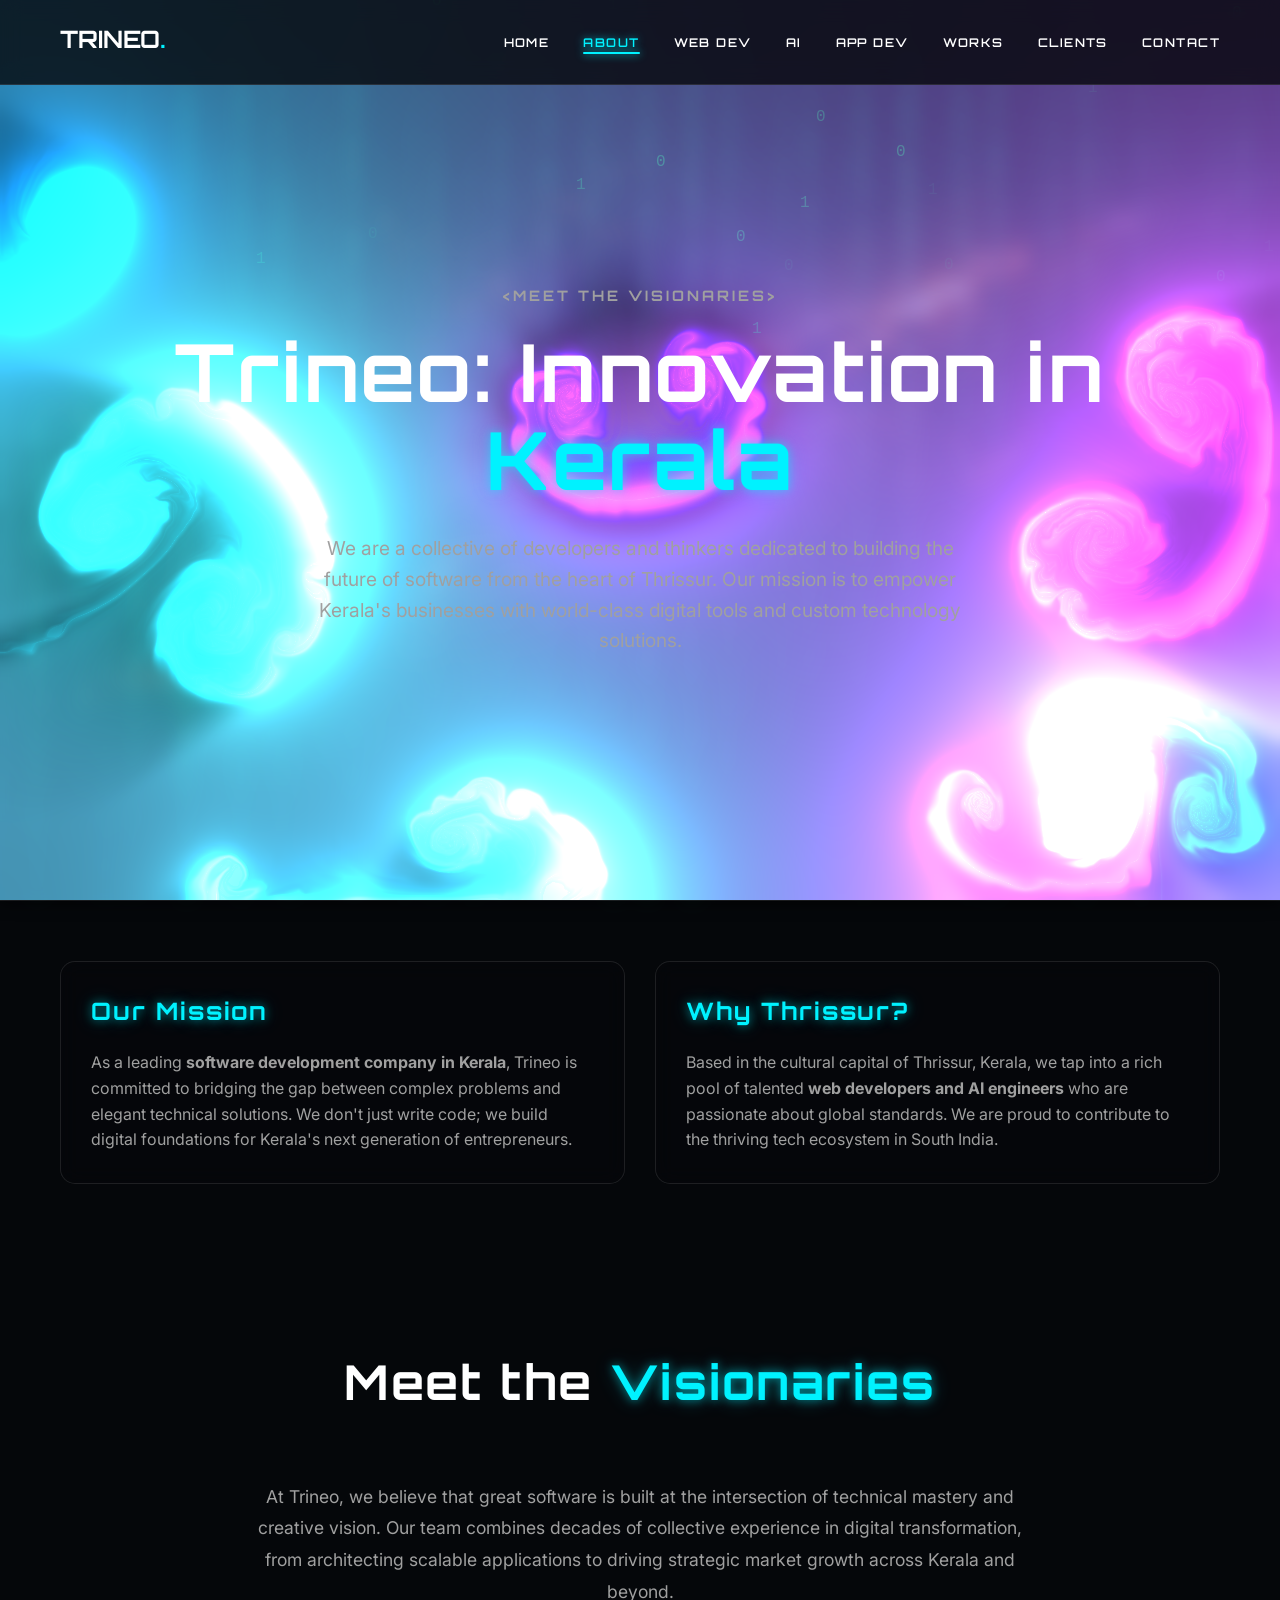
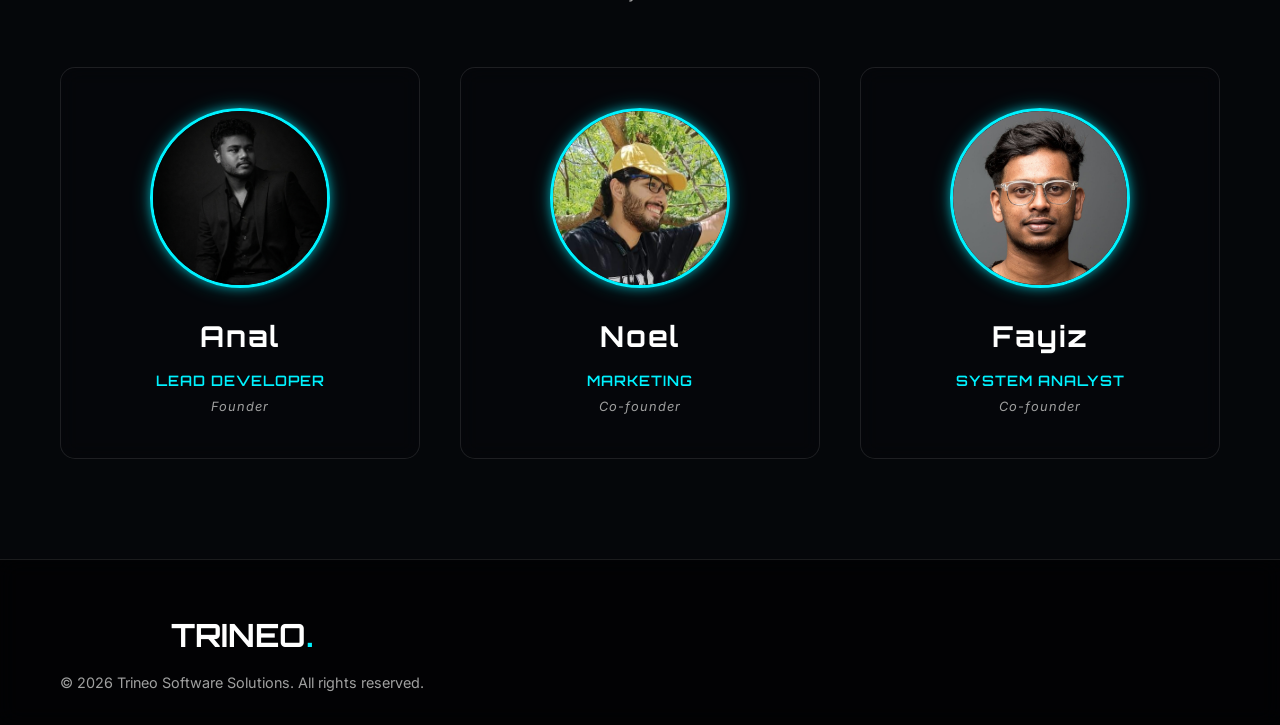
==== about/index.html @ 7f588232 "feat: implement new website pages including contact, clients, about, and service-specific sections w" ====
<!DOCTYPE html>
<html lang="en">
<head>
    <meta charset="UTF-8">
    <meta name="viewport" content="width=device-width, initial-scale=1.0">
    <link rel="icon" type="image/png" href="../img/Official%20logo.png">
    <title>About Trineo | Leading Software & Tech Team Kerala India</title>
    <meta name="description" content="Meet the team at Trineo. We are Kerala's rising tech startup helping businesses across India scale with custom software, AI, and SaaS solutions.">
    <meta name="keywords" content="Trineo Software Team, Tech founders Kerala, Software engineers Thrissur">
    <link rel="canonical" href="https://trineo.in/about">
    
    <link rel="stylesheet" href="../style.min.css">
    <link href="https://fonts.googleapis.com/css2?family=Inter:wght@400;600&family=Orbitron:wght@400;700&family=Space+Grotesk:wght@300;500&display=swap" rel="stylesheet">

    <!-- Breadcrumb Schema -->
    <script type="application/ld+json">
    {
      "@context": "https://schema.org",
      "@type": "BreadcrumbList",
      "itemListElement": [{
        "@type": "ListItem",
        "position": 1,
        "name": "Home",
        "item": "https://trineo.in/"
      },{
        "@type": "ListItem",
        "position": 2,
        "name": "About",
        "item": "https://trineo.in/about"
      }]
    }
    </script>
</head>
<body>
    <canvas id="matrix-canvas"></canvas>
    <canvas id="bg-canvas"></canvas>
    <div id="bg-image"></div>
    <header>
        <nav class="container">
            <a href="../index.html" class="logo" style="text-decoration:none">trineo<span>.</span></a>
            <div class="nav-links">
                <a href="../index.html">Home</a>
                <a href="../about/index.html" class="active">About</a>
                <a href="../services/web-development/index.html">Web Dev</a>
                <a href="../services/ai-automation/index.html">AI</a>
                <a href="../services/app-development/index.html">App Dev</a>
                <a href="../projects/index.html">Works</a>
                <a href="../clients/index.html">Clients</a>
                <a href="../contact/index.html">Contact</a>
            </div>
            <div class="menu-toggle">
                <span></span>
                <span></span>
                <span></span>
            </div>
        </nav>
        <div class="mobile-menu">
            <a href="../index.html">Home</a>
            <a href="../about/index.html">About</a>
            <a href="../services/web-development/index.html">Web Dev</a>
            <a href="../services/ai-automation/index.html">AI</a>
            <a href="../services/app-development/index.html">App Dev</a>
            <a href="../projects/index.html">Works</a>
            <a href="../clients/index.html">Clients</a>
            <a href="../contact/index.html">Contact</a>
        </div>
    </header>

    <main>
        <section class="hero" style="min-height: 60vh;">
            <div class="container hero-content">
                <h2 class="tagline">&lt;Meet The Visionaries&gt;</h2>
                <h1 class="main-title">Trineo: Innovation in <span class="neon-text">Kerala</span></h1>
                <p class="hero-desc">We are a collective of developers and thinkers dedicated to building the future of software from the heart of Thrissur. Our mission is to empower Kerala's businesses with world-class digital tools and custom technology solutions.</p>
            </div>
        </section>

        <section class="about-seo" style="padding: 60px 0; border-top: 1px solid var(--glass-border);">
            <div class="container">
                <div class="services-grid">
                    <div class="service-card glass-card" style="text-align: left; padding: 30px;">
                        <h2 class="neon-text" style="font-size: 1.5rem; margin-bottom: 20px;">Our Mission</h2>
                        <p style="color: var(--text-muted);">As a leading <strong>software development company in Kerala</strong>, Trineo is committed to bridging the gap between complex problems and elegant technical solutions. We don't just write code; we build digital foundations for Kerala's next generation of entrepreneurs.</p>
                    </div>
                    <div class="service-card glass-card" style="text-align: left; padding: 30px;">
                        <h2 class="neon-text" style="font-size: 1.5rem; margin-bottom: 20px;">Why Thrissur?</h2>
                        <p style="color: var(--text-muted);">Based in the cultural capital of Thrissur, Kerala, we tap into a rich pool of talented <strong>web developers and AI engineers</strong> who are passionate about global standards. We are proud to contribute to the thriving tech ecosystem in South India.</p>
                    </div>
                </div>
            </div>
        </section>

        <section class="team" style="padding: 100px 0;">
            <div class="container">
                <h2 class="section-title">Meet the <span class="neon-text">Visionaries</span></h2>
                <p style="text-align: center; max-width: 800px; margin: 0 auto 60px; color: var(--text-muted); font-size: 1.1rem; line-height: 1.8;">
                    At Trineo, we believe that great software is built at the intersection of technical mastery and creative vision. Our team combines decades of collective experience in digital transformation, from architecting scalable applications to driving strategic market growth across Kerala and beyond.
                </p>
                <div class="team-grid">
                    <div class="team-card glass-card">
                        <div class="team-image">
                            <img src="../img/Anal.png" alt="Anal - Founder & Lead Developer Trineo" loading="lazy" width="180" height="180">
                        </div>
                        <h3>Anal</h3>
                        <p class="team-role">Lead Developer</p>
                        <p class="team-subtitle">Founder</p>
                    </div>
                    <div class="team-card glass-card">
                        <div class="team-image">
                            <img src="../img/Co-Founder.png" alt="Noel - Co-founder & Marketing Trineo" loading="lazy" width="180" height="180">
                        </div>
                        <h3>Noel</h3>
                        <p class="team-role">Marketing</p>
                        <p class="team-subtitle">Co-founder</p>
                    </div>
                    <div class="team-card glass-card">
                        <div class="team-image">
                            <img src="../img/MD and Co-Founder.png" alt="Fayiz - Co-founder & System Analyst Trineo" loading="lazy" width="180" height="180">
                        </div>
                        <h3>Fayiz</h3>
                        <p class="team-role">System Analyst</p>
                        <p class="team-subtitle">Co-founder</p>
                    </div>
                </div>
            </div>
        </section>
    </main>

    <footer class="footer">
        <div class="container footer-content">
            <div class="footer-info">
                <div class="logo">trineo<span>.</span></div>
                <p>&copy; 2026 Trineo Software Solutions. All rights reserved.</p>
            </div>
        </div>
    </footer>
    <script src="../script.min.js" defer></script>
</body>
</html>
---- style.min.css ----
:root{--bg-color:#05070a;--primary-color:#00f2ff;--secondary-color:#0a1128;--accent-color:#bc13fe;--text-color:#ffffff;--text-muted:#a0a0a0;--glass-bg:rgba(255, 255, 255, 0.05);--glass-bg-dark:rgba(5, 7, 10, 0.8);--glass-border:rgba(255, 255, 255, 0.1);--font-heading:'Orbitron','Playfair Display',serif;--font-body:'Inter','Space Grotesk',sans-serif;--neon-glow:0 0 10px rgba(0, 242, 255, 0.5),0 0 20px rgba(0, 242, 255, 0.3)}*{margin:0;padding:0;box-sizing:border-box;-webkit-tap-highlight-color:transparent}html{scroll-behavior:smooth;-webkit-text-size-adjust:100%;text-size-adjust:100%}body{background-color:var(--bg-color);color:var(--text-color);font-family:var(--font-body);line-height:1.6;overflow-x:hidden;overscroll-behavior-y:none;padding-bottom:env(safe-area-inset-bottom)}h1,h2,h3{font-family:var(--font-heading);letter-spacing:2px}.container{max-width:1200px;margin:0 auto;padding:0 20px}#bg-image{position:fixed;top:0;left:0;width:100vw;height:100vh;background:url('bg.png') no-repeat center center/cover;opacity:1;filter:brightness(.7) contrast(1.1) blur(9px);z-index:-3}#matrix-canvas{position:fixed;top:0;left:0;width:100vw;height:100vh;z-index:-2;opacity:.6}#bg-canvas{position:fixed;top:0;left:0;width:100vw;height:100vh;z-index:-1;background-color:transparent}[role=button],a,button{min-height:44px;min-width:44px;touch-action:manipulation}input,select,textarea{font-size:16px;touch-action:manipulation}.glass-card{background:var(--glass-bg-dark);backdrop-filter:blur(10px);border:1px solid var(--glass-border);border-radius:15px;transition:transform .3s ease,border-color .3s ease}.glass-card:hover{transform:translateY(-10px);border-color:var(--primary-color)}.neon-text{color:var(--primary-color);text-shadow:var(--neon-glow)}.btn{display:inline-block;padding:12px 30px;border-radius:30px;text-decoration:none;font-weight:600;transition:all .3s ease;cursor:pointer;border:none}.btn-primary{background-color:var(--primary-color);color:var(--bg-color)}.btn-primary:hover{box-shadow:var(--neon-glow);transform:scale(1.05)}header{padding:20px 0;position:fixed;width:100%;top:0;z-index:100;background:rgba(5,7,10,.8);backdrop-filter:blur(10px);border-bottom:1px solid var(--glass-border)}nav{display:flex;justify-content:space-between;align-items:center}.logo{font-family:var(--font-heading);font-size:1.5rem;font-weight:700;text-transform:uppercase;color:#fff}.logo span{color:var(--primary-color)}.nav-links a{color:var(--text-color);text-decoration:none;margin-left:30px;font-family:var(--font-heading);font-size:.75rem;font-weight:600;letter-spacing:.12em;text-transform:uppercase;position:relative;padding-bottom:4px;transition:color .3s,text-shadow .3s}.nav-links a::after{content:'';position:absolute;bottom:0;left:0;width:0%;height:2px;background:var(--primary-color);box-shadow:0 0 8px var(--primary-color);border-radius:2px;transition:width .3s ease}.nav-links a.active::after,.nav-links a:hover::after{width:100%}.nav-links a.active,.nav-links a:hover{color:var(--primary-color);text-shadow:0 0 8px rgba(0,242,255,.7)}.menu-toggle{display:none;flex-direction:column;gap:6px;cursor:pointer;z-index:1001}.menu-toggle span{width:30px;height:3px;background-color:var(--text-color);border-radius:3px;transition:all .3s ease}.menu-toggle.active span:first-child{transform:rotate(45deg) translate(8px,6px)}.menu-toggle.active span:nth-child(2){opacity:0}.menu-toggle.active span:nth-child(3){transform:rotate(-45deg) translate(7px,-5px)}.mobile-menu{position:fixed;top:0;right:-100%;width:70%;height:100vh;background:var(--glass-bg-dark);backdrop-filter:blur(15px);display:flex;flex-direction:column;justify-content:center;align-items:center;gap:40px;transition:.5s ease;z-index:1000;box-shadow:-5px 0 15px rgba(0,0,0,.5);border-left:1px solid var(--glass-border)}.mobile-menu a{color:var(--text-color);text-decoration:none;font-size:1.5rem;font-weight:600;text-transform:uppercase;font-family:var(--font-heading);letter-spacing:2px;transition:.3s}.mobile-menu a:hover{color:var(--primary-color)}.mobile-menu.active{right:0}.hero{height:100vh;display:flex;align-items:center;text-align:center;padding-top:80px}.tagline{font-size:.9rem;color:var(--text-muted);margin-bottom:20px;text-transform:uppercase;letter-spacing:3px}.main-title{font-size:5rem;line-height:1.1;margin-bottom:30px;font-weight:700}.hero-desc{max-width:650px;margin:0 auto 40px;font-size:1.2rem;color:var(--text-muted)}.hero-btns{display:flex;gap:20px;justify-content:center}.btn-outline{background:0 0;border:1px solid var(--primary-color);color:var(--primary-color)}.btn-outline:hover{background:rgba(0,242,255,.1);box-shadow:var(--neon-glow)}.services{padding:100px 0}.section-title{text-align:center;font-size:3rem;margin-bottom:60px}.services-grid{display:grid;grid-template-columns:repeat(auto-fit,minmax(300px,1fr));gap:30px}.service-card{padding:50px 30px;text-align:center}.service-icon{font-size:3.5rem;margin-bottom:25px;display:block}.service-card h3{margin-bottom:15px;font-size:1.5rem;color:var(--primary-color)}.service-card p{color:var(--text-muted)}.projects{padding:100px 0}.projects-grid{display:grid;grid-template-columns:repeat(auto-fit,minmax(300px,1fr));gap:30px}.project-card{display:flex;flex-direction:column;overflow:hidden}.project-image{height:180px;background:rgba(0,242,255,.05);display:flex;align-items:center;justify-content:center;border-bottom:1px solid var(--glass-border);overflow:hidden}.project-image img{width:100%;height:100%;object-fit:cover;transition:transform .4s ease}.project-card:hover .project-image img{transform:scale(1.1)}.project-content{padding:30px;text-align:left}.project-content h3{font-size:1.5rem;color:var(--primary-color);margin-bottom:10px}.project-content p{color:var(--text-muted);font-size:.95rem;margin-bottom:20px}.tech-stack{display:flex;gap:10px;flex-wrap:wrap}.tech-stack span{font-size:.8rem;color:var(--primary-color);background:rgba(0,242,255,.1);padding:5px 10px;border-radius:20px;border:1px solid rgba(0,242,255,.2)}.reviews{padding:100px 0}.reviews-grid{display:grid;grid-template-columns:repeat(auto-fit,minmax(300px,1fr));gap:30px}.review-card{padding:40px 30px;text-align:left;position:relative;overflow:hidden}.quote-icon{position:absolute;top:10px;right:20px;font-size:6rem;font-family:var(--font-heading);color:rgba(0,242,255,.1);line-height:1;user-select:none}.review-text{font-style:italic;color:var(--text-color);margin-bottom:30px;font-size:1.05rem;position:relative;z-index:1}.client-info{display:flex;align-items:center;gap:15px;border-top:1px solid var(--glass-border);padding-top:20px}.client-avatar{width:45px;height:45px;background:rgba(0,242,255,.15);color:var(--primary-color);border:1px solid var(--primary-color);border-radius:50%;display:flex;align-items:center;justify-content:center;font-weight:700;font-size:1.2rem}.client-details h4{font-size:1.1rem;margin-bottom:2px}.client-details p{font-size:.85rem;color:var(--text-muted)}.logo-marquee{padding:60px 0;overflow:hidden;background:rgba(0,0,0,.2);border-top:1px solid var(--glass-border);border-bottom:1px solid var(--glass-border);margin-bottom:100px}.marquee-title{text-align:center;font-family:var(--font-heading);color:var(--text-muted);margin-bottom:40px;font-size:1.1rem;letter-spacing:3px;text-transform:uppercase}.marquee-container{width:100%;overflow:hidden;display:flex}.marquee-track{display:flex;width:fit-content;animation:scrollMarquee 35s linear infinite forwards}.marquee-logo{height:90px;width:auto;margin:0 60px;opacity:.4;transition:all .3s;filter:grayscale(100%);cursor:default}.marquee-logo:hover{opacity:1;filter:grayscale(0%) drop-shadow(0 0 15px rgba(0, 242, 255, .4));transform:scale(1.05)}@keyframes scrollMarquee{0%{transform:translateX(0)}100%{transform:translateX(-50%)}}.team{padding:100px 0}.team-grid{display:grid;grid-template-columns:repeat(auto-fit,minmax(300px,1fr));gap:40px;justify-items:center}.team-card{padding:40px;text-align:center;width:100%}.team-image{width:180px;height:180px;margin:0 auto 25px;border-radius:50%;overflow:hidden;border:3px solid var(--primary-color);box-shadow:var(--neon-glow)}.team-image img{width:100%;height:100%;object-fit:cover}.team-card h3{font-size:1.8rem;margin-bottom:10px}.team-role{color:var(--primary-color);font-weight:600;font-family:var(--font-heading);text-transform:uppercase;font-size:.9rem;letter-spacing:1px;margin-bottom:5px}.team-subtitle{color:var(--text-muted);font-size:.8rem;font-family:var(--font-body);font-style:italic;letter-spacing:1px}.contact{padding:120px 0}.contact-card{padding:60px 40px;max-width:1000px;margin:0 auto}.contact-content-wrapper{display:grid;grid-template-columns:1fr 1fr;gap:50px;align-items:center;text-align:left}.contact-text h2{font-size:3.5rem;margin-bottom:20px}.contact-text p{font-size:1.1rem;color:var(--text-muted)}.contact-info{margin-top:40px;display:flex;flex-direction:column;gap:20px}.contact-item{color:var(--text-color);text-decoration:none;font-size:1.1rem;font-weight:500;transition:all .3s;padding:12px 20px;border-radius:10px;background:rgba(255,255,255,.03);border:1px solid var(--glass-border);display:inline-flex;align-items:center;width:fit-content}.contact-item:hover{color:var(--primary-color);background:rgba(0,242,255,.05);border-color:var(--primary-color);transform:translateY(-5px);box-shadow:0 5px 15px rgba(0,242,255,.1)}.contact-form{background:rgba(0,0,0,.2);padding:35px;border-radius:15px;border:1px solid var(--glass-border)}.form-group{margin-bottom:20px}.form-group input,.form-group textarea{width:100%;padding:15px;background:rgba(10,17,40,.6);border:1px solid var(--glass-border);border-radius:8px;color:var(--text-color);font-family:var(--font-body);font-size:1rem;transition:all .3s}.form-group input:focus,.form-group textarea:focus{outline:0;border-color:var(--primary-color);box-shadow:0 0 10px rgba(0,242,255,.2)}.form-group textarea{resize:vertical}.contact-form .btn{width:100%;font-size:1.1rem}footer{padding:60px 0;text-align:center;border-top:1px solid var(--glass-border);color:var(--text-muted);font-size:.9rem}@keyframes fadeInUp{from{opacity:0;transform:translateY(40px)}to{opacity:1;transform:translateY(0)}}.hero-content{animation:fadeInUp 1.2s ease-out forwards}html{scroll-behavior:smooth}@media (max-width:992px){.main-title{font-size:4rem}}@media (max-width:768px){.main-title{font-size:3rem}.nav-links{display:none}.menu-toggle{display:flex}.contact-content-wrapper{grid-template-columns:1fr;text-align:center;gap:30px}.contact-info{align-items:center}.contact-text h2{font-size:2.5rem}.contact-form{padding:25px}.hero{height:auto;padding:150px 0 100px}}footer.footer{background:rgba(0,0,0,.6);border-top:1px solid var(--glass-border);padding:50px 0 30px;backdrop-filter:blur(10px)}.footer-content{display:flex;justify-content:space-between;align-items:center;gap:30px;flex-wrap:wrap}.footer-info .logo{font-size:2rem;margin-bottom:10px}.footer-info p{color:var(--text-secondary);font-size:.9rem;max-width:400px;line-height:1.7}.footer-links{text-align:right}.footer-links p{color:var(--text-secondary);font-size:.85rem;margin-bottom:5px}@media (max-width:768px){.footer-content{flex-direction:column;text-align:center}.footer-links{text-align:center}}
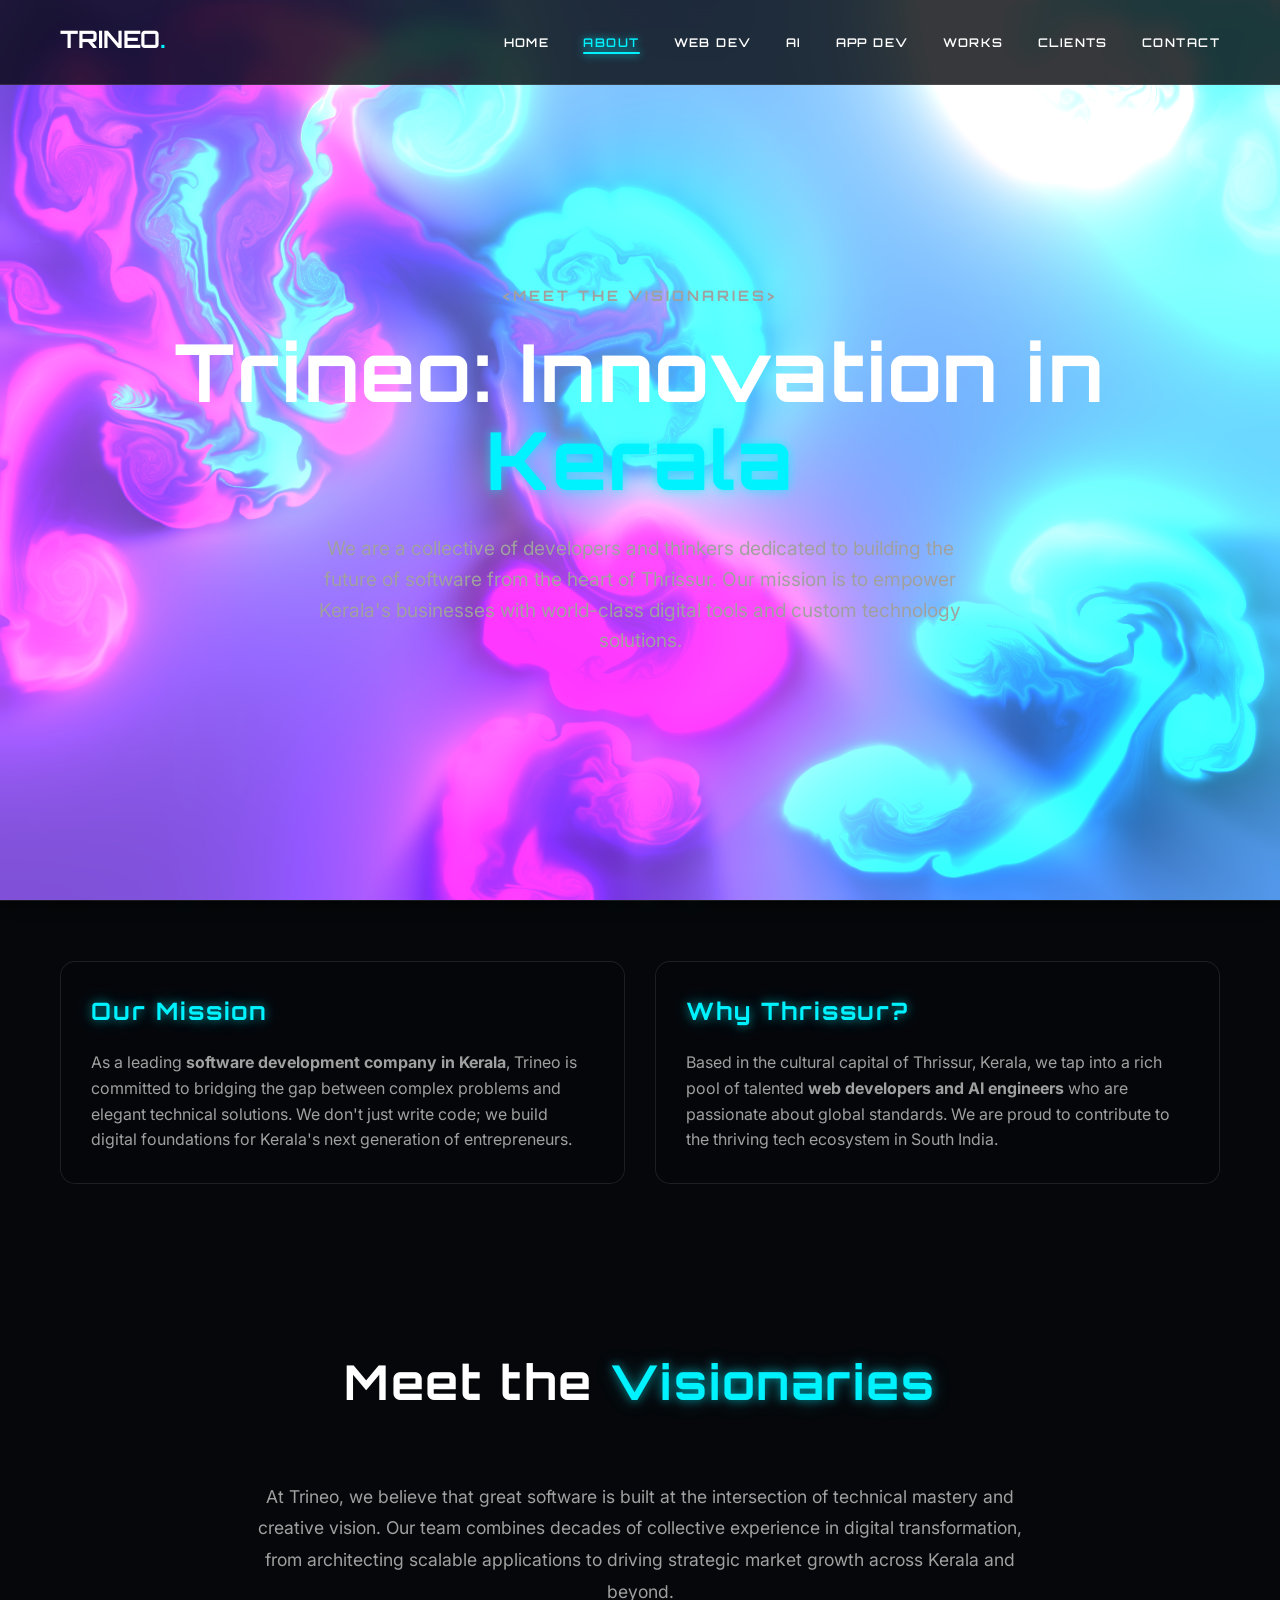
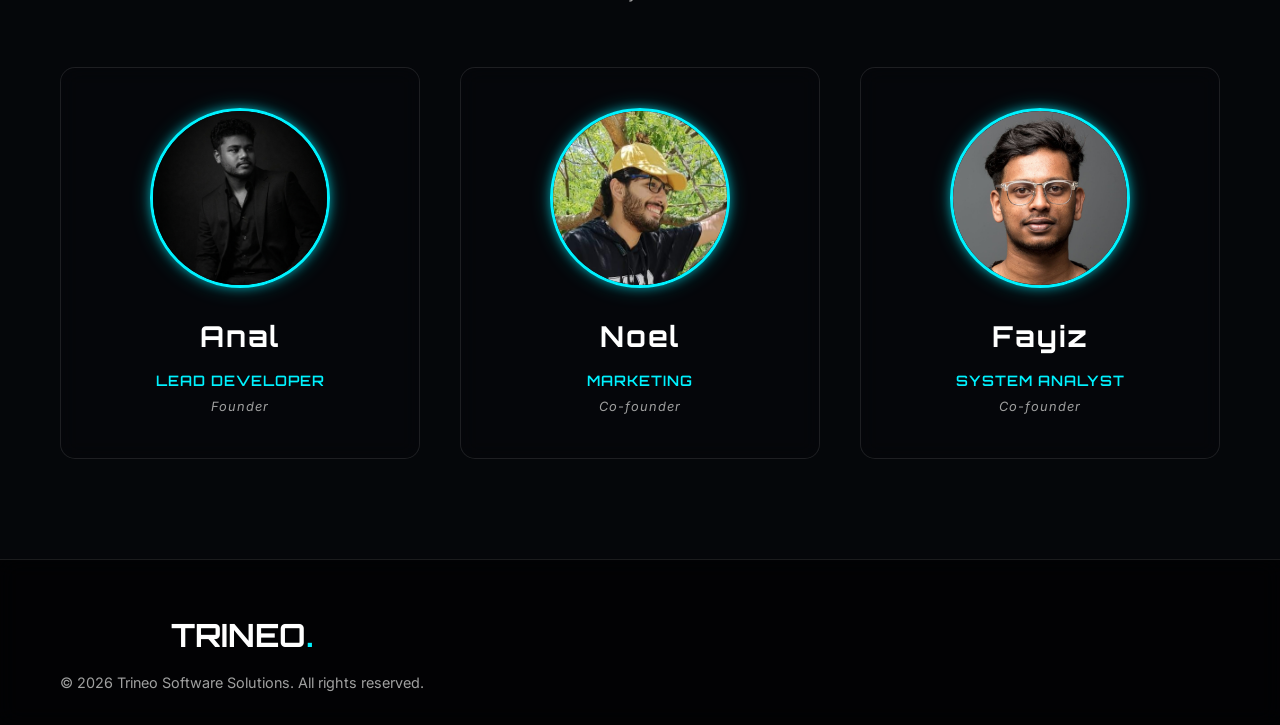
==== commit 0eb60ee3: "feat: prioritize branding logo in SEO and meta tags to fix search snippet display" ====
--- a/about/index.html
+++ b/about/index.html
@@ -8,6 +8,14 @@
     <meta name="description" content="Meet the team at Trineo. We are Kerala's rising tech startup helping businesses across India scale with custom software, AI, and SaaS solutions.">
     <meta name="keywords" content="Trineo Software Team, Tech founders Kerala, Software engineers Thrissur">
     <link rel="canonical" href="https://trineo.in/about">
+    
+    <!-- Open Graph Tags -->
+    <meta property="og:locale" content="en_IN">
+    <meta property="og:title" content="Trineo | Web Development Company in Kerala">
+    <meta property="og:description" content="Top software & web development company in Kerala. Meet the team.">
+    <meta property="og:url" content="https://trineo.in/about">
+    <meta property="og:image" content="https://trineo.in/img/Official%20logo.png">
+    <meta property="og:type" content="website">
     
     <link rel="stylesheet" href="../style.min.css">
     <link href="https://fonts.googleapis.com/css2?family=Inter:wght@400;600&family=Orbitron:wght@400;700&family=Space+Grotesk:wght@300;500&display=swap" rel="stylesheet">
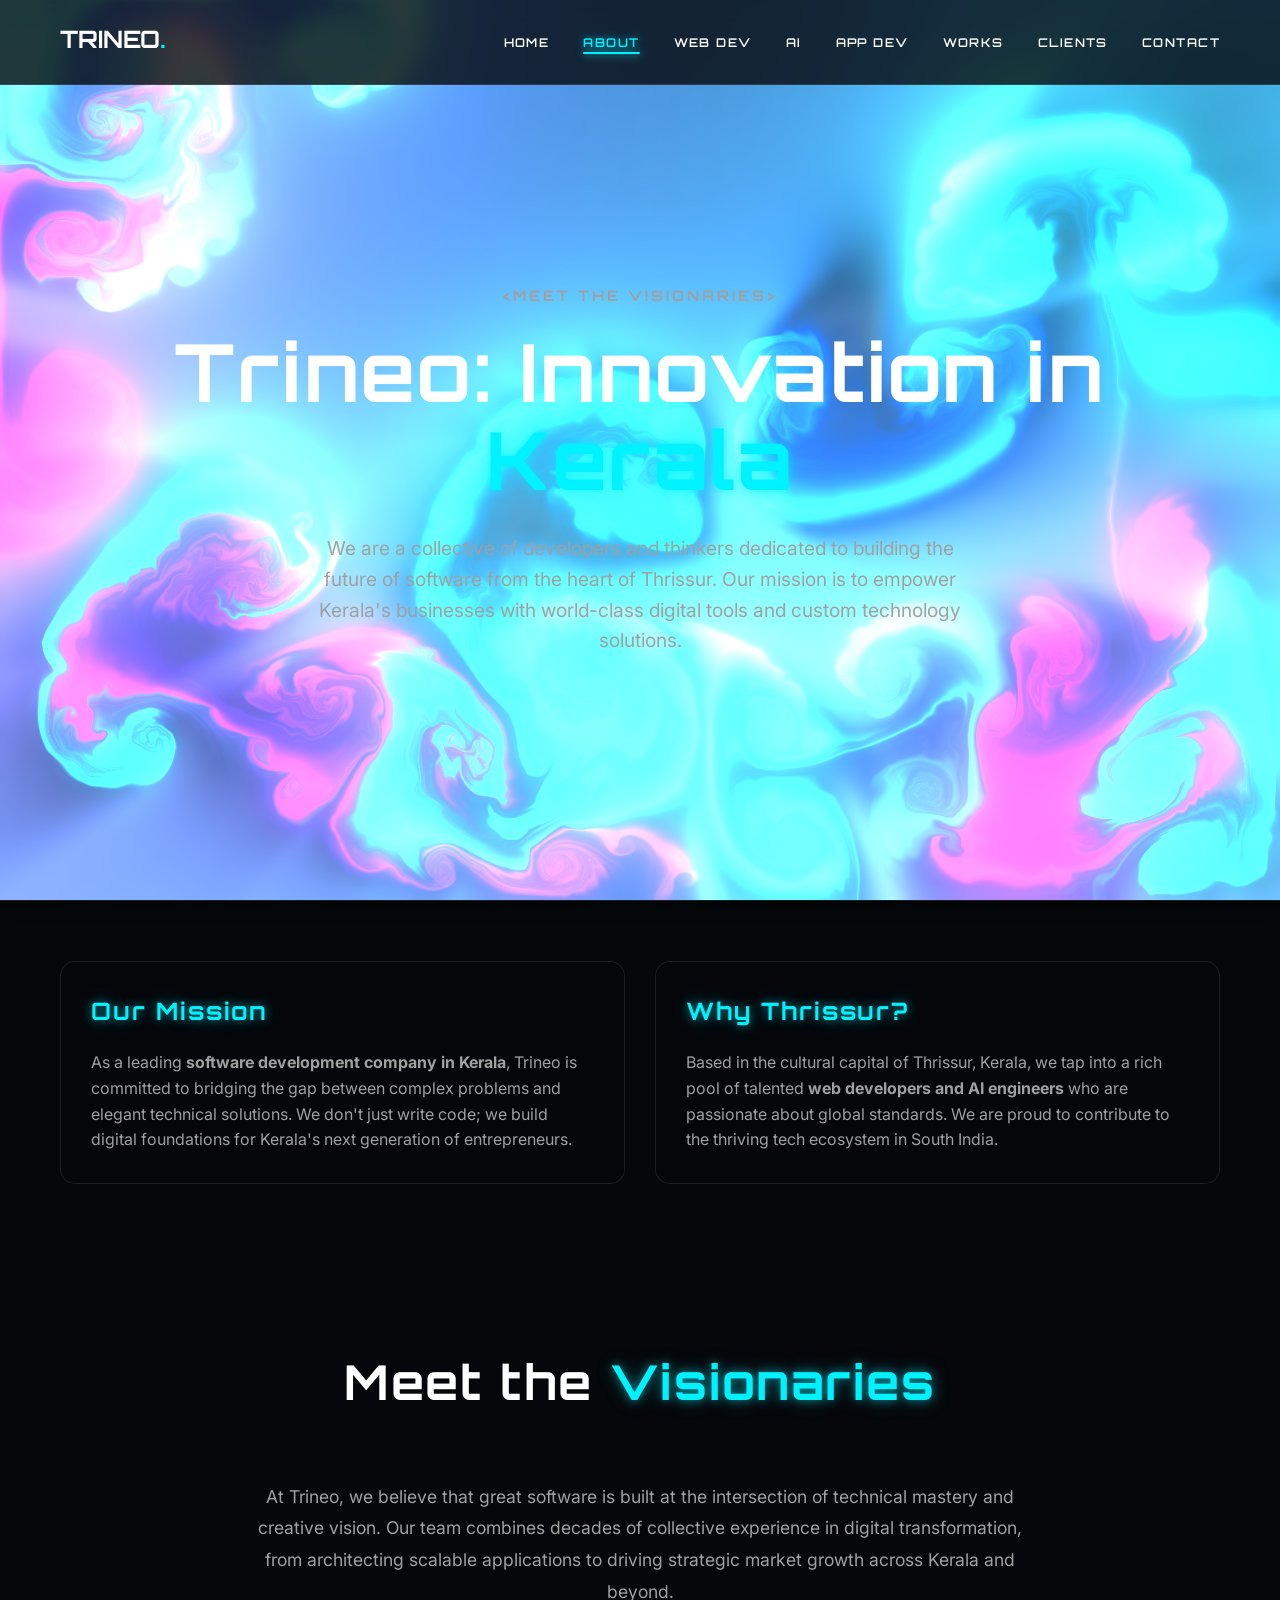
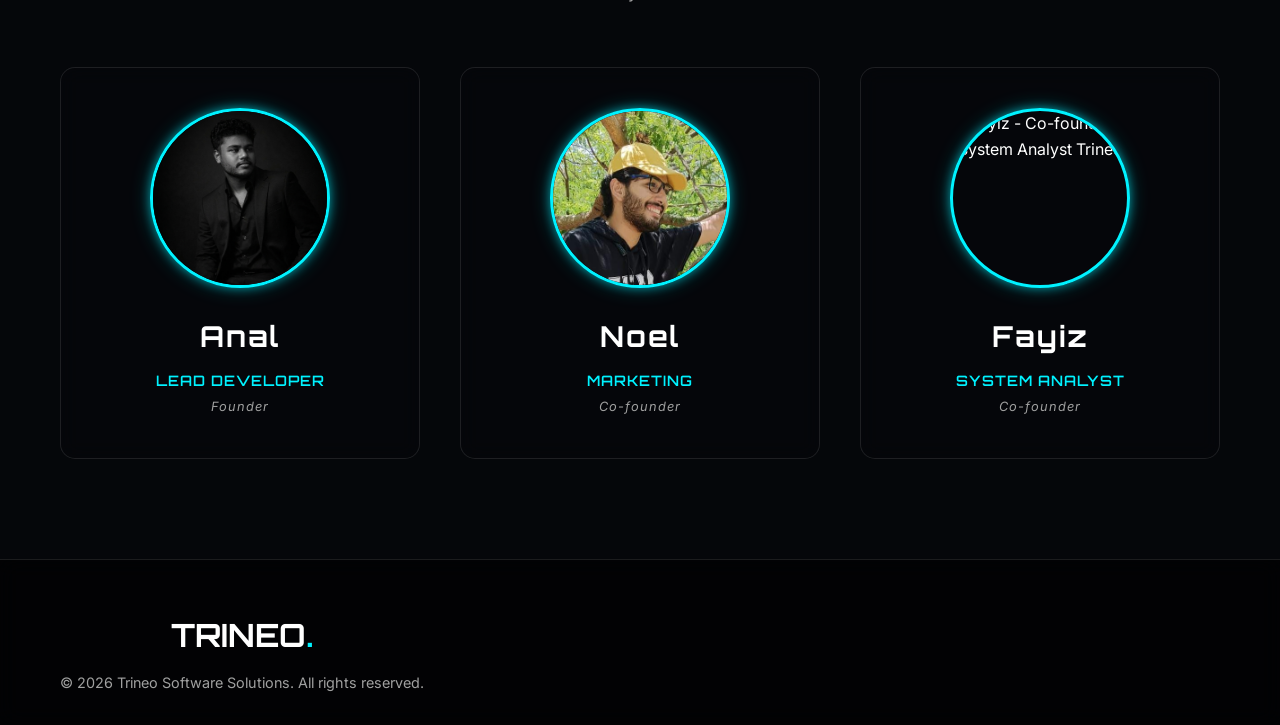
==== commit 79506faa: "Optimize portfolio: SEO-friendly image filenames, alt text, MERN tags, and fixed slider logic" ====
--- a/about/index.html
+++ b/about/index.html
@@ -3,9 +3,10 @@
 <head>
     <meta charset="UTF-8">
     <meta name="viewport" content="width=device-width, initial-scale=1.0">
-    <link rel="icon" type="image/png" href="../img/Official%20logo.png">
+    <link rel="icon" type="image/png" href="../img/trineo-official-logo.png">
     <title>About Trineo | Leading Software & Tech Team Kerala India</title>
     <meta name="description" content="Meet the team at Trineo. We are Kerala's rising tech startup helping businesses across India scale with custom software, AI, and SaaS solutions.">
+    <meta name="author" content="Anal (Founder)">
     <meta name="keywords" content="Trineo Software Team, Tech founders Kerala, Software engineers Thrissur">
     <link rel="canonical" href="https://trineo.in/about">
     
@@ -14,10 +15,10 @@
     <meta property="og:title" content="Trineo | Web Development Company in Kerala">
     <meta property="og:description" content="Top software & web development company in Kerala. Meet the team.">
     <meta property="og:url" content="https://trineo.in/about">
-    <meta property="og:image" content="https://trineo.in/img/Official%20logo.png">
+    <meta property="og:image" content="https://trineo.in/img/trineo-official-logo.png">
     <meta property="og:type" content="website">
     
-    <link rel="stylesheet" href="../style.min.css">
+    <link rel="stylesheet" href="../style.css">
     <link href="https://fonts.googleapis.com/css2?family=Inter:wght@400;600&family=Orbitron:wght@400;700&family=Space+Grotesk:wght@300;500&display=swap" rel="stylesheet">
 
     <!-- Breadcrumb Schema -->
@@ -36,6 +37,42 @@
         "name": "About",
         "item": "https://trineo.in/about"
       }]
+    },
+    {
+      "@context": "https://schema.org",
+      "@type": "Person",
+      "name": "Anal",
+      "jobTitle": "Founder & Lead Developer",
+      "worksFor": {
+        "@type": "Organization",
+        "name": "Trineo Software Solutions",
+        "url": "https://trineo.in/"
+      },
+      "image": "https://trineo.in/img/anal-founder-trineo.png"
+    },
+    {
+      "@context": "https://schema.org",
+      "@type": "Person",
+      "name": "Noel",
+      "jobTitle": "Co-founder & Marketing",
+      "worksFor": {
+        "@type": "Organization",
+        "name": "Trineo Software Solutions",
+        "url": "https://trineo.in/"
+      },
+      "image": "https://trineo.in/img/noel-co-founder-trineo.png"
+    },
+    {
+      "@context": "https://schema.org",
+      "@type": "Person",
+      "name": "Fayiz",
+      "jobTitle": "Co-founder & System Analyst",
+      "worksFor": {
+        "@type": "Organization",
+        "name": "Trineo Software Solutions",
+        "url": "https://trineo.in/"
+      },
+      "image": "https://trineo.in/img/MD and noel-co-founder-trineo.png"
     }
     </script>
 </head>
@@ -105,29 +142,32 @@
                     At Trineo, we believe that great software is built at the intersection of technical mastery and creative vision. Our team combines decades of collective experience in digital transformation, from architecting scalable applications to driving strategic market growth across Kerala and beyond.
                 </p>
                 <div class="team-grid">
-                    <div class="team-card glass-card">
+                    <div class="team-card glass-card" itemscope itemtype="https://schema.org/Person">
                         <div class="team-image">
-                            <img src="../img/Anal.png" alt="Anal - Founder & Lead Developer Trineo" loading="lazy" width="180" height="180">
+                            <img src="../img/anal-founder-trineo.png" alt="Anal - Founder & Lead Developer Trineo" itemprop="image" loading="lazy" width="180" height="180">
                         </div>
-                        <h3>Anal</h3>
-                        <p class="team-role">Lead Developer</p>
+                        <h3 itemprop="name">Anal</h3>
+                        <p class="team-role" itemprop="jobTitle">Lead Developer</p>
                         <p class="team-subtitle">Founder</p>
+                        <meta itemprop="worksFor" content="Trineo Software Solutions">
                     </div>
-                    <div class="team-card glass-card">
+                    <div class="team-card glass-card" itemscope itemtype="https://schema.org/Person">
                         <div class="team-image">
-                            <img src="../img/Co-Founder.png" alt="Noel - Co-founder & Marketing Trineo" loading="lazy" width="180" height="180">
+                            <img src="../img/noel-co-founder-trineo.png" alt="Noel - Co-founder & Marketing Trineo" itemprop="image" loading="lazy" width="180" height="180">
                         </div>
-                        <h3>Noel</h3>
-                        <p class="team-role">Marketing</p>
+                        <h3 itemprop="name">Noel</h3>
+                        <p class="team-role" itemprop="jobTitle">Marketing</p>
                         <p class="team-subtitle">Co-founder</p>
+                        <meta itemprop="worksFor" content="Trineo Software Solutions">
                     </div>
-                    <div class="team-card glass-card">
+                    <div class="team-card glass-card" itemscope itemtype="https://schema.org/Person">
                         <div class="team-image">
-                            <img src="../img/MD and Co-Founder.png" alt="Fayiz - Co-founder & System Analyst Trineo" loading="lazy" width="180" height="180">
+                            <img src="../img/MD and noel-co-founder-trineo.png" alt="Fayiz - Co-founder & System Analyst Trineo" itemprop="image" loading="lazy" width="180" height="180">
                         </div>
-                        <h3>Fayiz</h3>
-                        <p class="team-role">System Analyst</p>
+                        <h3 itemprop="name">Fayiz</h3>
+                        <p class="team-role" itemprop="jobTitle">System Analyst</p>
                         <p class="team-subtitle">Co-founder</p>
+                        <meta itemprop="worksFor" content="Trineo Software Solutions">
                     </div>
                 </div>
             </div>
@@ -142,6 +182,6 @@
             </div>
         </div>
     </footer>
-    <script src="../script.min.js" defer></script>
+    <script src="../script.js" defer></script>
 </body>
 </html>
--- a/style.css
+++ b/style.css
@@ -0,0 +1,855 @@
+:root {
+    --bg-color: #05070a;
+    --primary-color: #00f2ff;
+    --secondary-color: #0a1128;
+    --accent-color: #bc13fe;
+    --text-color: #ffffff;
+    --text-muted: #a0a0a0;
+    --glass-bg: rgba(255, 255, 255, 0.05);
+    --glass-bg-dark: rgba(5, 7, 10, 0.8);
+    --glass-border: rgba(255, 255, 255, 0.1);
+    --font-heading: 'Orbitron', 'Playfair Display', serif;
+    --font-body: 'Inter', 'Space Grotesk', sans-serif;
+    --neon-glow: 0 0 10px rgba(0, 242, 255, 0.5), 0 0 20px rgba(0, 242, 255, 0.3);
+}
+
+* {
+    margin: 0;
+    padding: 0;
+    box-sizing: border-box;
+    -webkit-tap-highlight-color: transparent; /* Remove grey tap flash on mobile */
+}
+
+html {
+    scroll-behavior: smooth;
+    -webkit-text-size-adjust: 100%; /* Prevent font scaling on rotation */
+    text-size-adjust: 100%;
+}
+
+body {
+    background-color: var(--bg-color);
+    color: var(--text-color);
+    font-family: var(--font-body);
+    line-height: 1.6;
+    overflow-x: hidden;
+    overscroll-behavior-y: none; /* Prevent pull-to-refresh ruining the fluid feel */
+    /* iOS safe area for notch/home bar */
+    padding-bottom: env(safe-area-inset-bottom);
+}
+
+h1,
+h2,
+h3 {
+    font-family: var(--font-heading);
+    letter-spacing: 2px;
+}
+
+.container {
+    max-width: 1200px;
+    margin: 0 auto;
+    padding: 0 20px;
+}
+
+#bg-image {
+    position: fixed;
+    top: 0;
+    left: 0;
+    width: 100vw;
+    height: 100vh;
+    background: url('bg.png') no-repeat center center/cover;
+    opacity: 1.0;
+    filter: brightness(0.7) contrast(1.1) blur(9px);
+    /* Reduced brightness and contrast */
+    z-index: -3;
+}
+
+#matrix-canvas {
+    position: fixed;
+    top: 0;
+    left: 0;
+    width: 100vw;
+    height: 100vh;
+    z-index: -2;
+    opacity: 0.6;
+    /* Adjust as needed */
+}
+
+#bg-canvas {
+    position: fixed;
+    top: 0;
+    left: 0;
+    width: 100vw;
+    height: 100vh;
+    z-index: -1;
+    background-color: transparent;
+    /* Make canvas background transparent */
+}
+
+/* ===========================
+   MOBILE-NATIVE TOUCH TARGETS
+=========================== */
+a, button, [role="button"] {
+    min-height: 44px; /* Apple HIG minimum tap target */
+    min-width: 44px;
+    touch-action: manipulation; /* Eliminate 300ms tap delay */
+}
+
+input, textarea, select {
+    font-size: 16px; /* Prevents iOS zoom on focus */
+    touch-action: manipulation;
+}
+
+.glass-card {
+    background: var(--glass-bg-dark);
+    backdrop-filter: blur(10px);
+    border: 1px solid var(--glass-border);
+    border-radius: 15px;
+    transition: transform 0.3s ease, border-color 0.3s ease;
+}
+
+.glass-card:hover {
+    transform: translateY(-10px);
+    border-color: var(--primary-color);
+}
+
+.neon-text {
+    color: var(--primary-color);
+    text-shadow: var(--neon-glow);
+}
+
+.btn {
+    display: inline-block;
+    padding: 12px 30px;
+    border-radius: 30px;
+    text-decoration: none;
+    font-weight: 600;
+    transition: all 0.3s ease;
+    cursor: pointer;
+    border: none;
+}
+
+.btn-primary {
+    background-color: var(--primary-color);
+    color: var(--bg-color);
+}
+
+.btn-primary:hover {
+    box-shadow: var(--neon-glow);
+    transform: scale(1.05);
+}
+
+/* Header & Nav */
+header {
+    padding: 20px 0;
+    position: fixed;
+    width: 100%;
+    top: 0;
+    z-index: 100;
+    background: rgba(5, 7, 10, 0.8);
+    backdrop-filter: blur(10px);
+    border-bottom: 1px solid var(--glass-border);
+}
+
+nav {
+    display: flex;
+    justify-content: space-between;
+    align-items: center;
+}
+
+.logo {
+    font-family: var(--font-heading);
+    font-size: 1.5rem;
+    font-weight: 700;
+    text-transform: uppercase;
+    color: #fff;
+}
+
+.logo span {
+    color: var(--primary-color);
+}
+
+.nav-links a {
+    color: var(--text-color);
+    text-decoration: none;
+    margin-left: 30px;
+    font-family: var(--font-heading);
+    font-size: 0.75rem;
+    font-weight: 600;
+    letter-spacing: 0.12em;
+    text-transform: uppercase;
+    position: relative;
+    padding-bottom: 4px;
+    transition: color 0.3s, text-shadow 0.3s;
+}
+
+/* Animated neon underline sweep on hover */
+.nav-links a::after {
+    content: '';
+    position: absolute;
+    bottom: 0;
+    left: 0;
+    width: 0%;
+    height: 2px;
+    background: var(--primary-color);
+    box-shadow: 0 0 8px var(--primary-color);
+    border-radius: 2px;
+    transition: width 0.3s ease;
+}
+
+.nav-links a:hover::after,
+.nav-links a.active::after {
+    width: 100%;
+}
+
+.nav-links a:hover,
+.nav-links a.active {
+    color: var(--primary-color);
+    text-shadow: 0 0 8px rgba(0, 242, 255, 0.7);
+}
+
+
+.menu-toggle {
+    display: none;
+    flex-direction: column;
+    gap: 6px;
+    cursor: pointer;
+    z-index: 1001;
+}
+
+.menu-toggle span {
+    width: 30px;
+    height: 3px;
+    background-color: var(--text-color);
+    border-radius: 3px;
+    transition: all 0.3s ease;
+}
+
+.menu-toggle.active span:nth-child(1) {
+    transform: rotate(45deg) translate(8px, 6px);
+}
+
+.menu-toggle.active span:nth-child(2) {
+    opacity: 0;
+}
+
+.menu-toggle.active span:nth-child(3) {
+    transform: rotate(-45deg) translate(7px, -5px);
+}
+
+.mobile-menu {
+    position: fixed;
+    top: 0;
+    right: -100%;
+    width: 70%;
+    height: 100vh;
+    background: var(--glass-bg-dark);
+    backdrop-filter: blur(15px);
+    display: flex;
+    flex-direction: column;
+    justify-content: center;
+    align-items: center;
+    gap: 40px;
+    transition: 0.5s ease;
+    z-index: 1000;
+    box-shadow: -5px 0 15px rgba(0, 0, 0, 0.5);
+    border-left: 1px solid var(--glass-border);
+}
+
+.mobile-menu a {
+    color: var(--text-color);
+    text-decoration: none;
+    font-size: 1.5rem;
+    font-weight: 600;
+    text-transform: uppercase;
+    font-family: var(--font-heading);
+    letter-spacing: 2px;
+    transition: 0.3s;
+}
+
+.mobile-menu a:hover {
+    color: var(--primary-color);
+}
+
+.mobile-menu.active {
+    right: 0;
+}
+
+/* Hero Section */
+.hero {
+    height: 100vh;
+    display: flex;
+    align-items: center;
+    text-align: center;
+    padding-top: 80px;
+}
+
+.tagline {
+    font-size: 0.9rem;
+    color: var(--text-muted);
+    margin-bottom: 20px;
+    text-transform: uppercase;
+    letter-spacing: 3px;
+}
+
+.main-title {
+    font-size: 5rem;
+    line-height: 1.1;
+    margin-bottom: 30px;
+    font-weight: 700;
+}
+
+.hero-desc {
+    max-width: 650px;
+    margin: 0 auto 40px;
+    font-size: 1.2rem;
+    color: var(--text-muted);
+}
+
+.hero-btns {
+    display: flex;
+    gap: 20px;
+    justify-content: center;
+}
+
+.btn-outline {
+    background: transparent;
+    border: 1px solid var(--primary-color);
+    color: var(--primary-color);
+}
+
+.btn-outline:hover {
+    background: rgba(0, 242, 255, 0.1);
+    box-shadow: var(--neon-glow);
+}
+
+/* Services Section */
+.services {
+    padding: 100px 0;
+}
+
+.section-title {
+    text-align: center;
+    font-size: 3rem;
+    margin-bottom: 60px;
+}
+
+.services-grid {
+    display: grid;
+    grid-template-columns: repeat(auto-fit, minmax(300px, 1fr));
+    gap: 30px;
+}
+
+.service-card {
+    padding: 50px 30px;
+    text-align: center;
+}
+
+.service-icon {
+    font-size: 3.5rem;
+    margin-bottom: 25px;
+    display: block;
+}
+
+.service-card h3 {
+    margin-bottom: 15px;
+    font-size: 1.5rem;
+    color: var(--primary-color);
+}
+
+.service-card p {
+    color: var(--text-muted);
+}
+
+/* Projects Section */
+.projects {
+    padding: 100px 0;
+}
+
+.projects-grid {
+    display: grid;
+    grid-template-columns: repeat(auto-fit, minmax(300px, 1fr));
+    gap: 30px;
+}
+
+.project-card {
+    display: flex;
+    flex-direction: column;
+    overflow: hidden;
+}
+
+.project-image {
+    height: 180px;
+    background: rgba(0, 242, 255, 0.05);
+    display: flex;
+    align-items: center;
+    justify-content: center;
+    border-bottom: 1px solid var(--glass-border);
+    overflow: hidden;
+}
+
+.project-image img {
+    width: 100%;
+    height: 100%;
+    object-fit: cover;
+    transition: transform 0.4s ease;
+}
+
+/* Slider Styles */
+.slider-container {
+    position: relative;
+    width: 100%;
+    height: 100%;
+}
+
+.slide-img {
+    position: absolute;
+    top: 0;
+    left: 0;
+    width: 100%;
+    height: 100%;
+    opacity: 0;
+    transition: opacity 1s ease-in-out;
+}
+
+.slide-img.active {
+    opacity: 1;
+}
+
+.project-card:hover .project-image img {
+    transform: scale(1.1);
+}
+
+.project-content {
+    padding: 30px;
+    text-align: left;
+}
+
+.project-content h3 {
+    font-size: 1.5rem;
+    color: var(--primary-color);
+    margin-bottom: 10px;
+}
+
+.project-content p {
+    color: var(--text-muted);
+    font-size: 0.95rem;
+    margin-bottom: 20px;
+}
+
+.tech-stack {
+    display: flex;
+    gap: 10px;
+    flex-wrap: wrap;
+}
+
+.tech-stack span {
+    font-size: 0.8rem;
+    color: var(--primary-color);
+    background: rgba(0, 242, 255, 0.1);
+    padding: 5px 10px;
+    border-radius: 20px;
+    border: 1px solid rgba(0, 242, 255, 0.2);
+}
+
+/* Reviews Section */
+.reviews {
+    padding: 100px 0;
+}
+
+.reviews-grid {
+    display: grid;
+    grid-template-columns: repeat(auto-fit, minmax(300px, 1fr));
+    gap: 30px;
+}
+
+.review-card {
+    padding: 40px 30px;
+    text-align: left;
+    position: relative;
+    overflow: hidden;
+}
+
+.quote-icon {
+    position: absolute;
+    top: 10px;
+    right: 20px;
+    font-size: 6rem;
+    font-family: var(--font-heading);
+    color: rgba(0, 242, 255, 0.1);
+    line-height: 1;
+    user-select: none;
+}
+
+.review-text {
+    font-style: italic;
+    color: var(--text-color);
+    margin-bottom: 30px;
+    font-size: 1.05rem;
+    position: relative;
+    z-index: 1;
+}
+
+.client-info {
+    display: flex;
+    align-items: center;
+    gap: 15px;
+    border-top: 1px solid var(--glass-border);
+    padding-top: 20px;
+}
+
+.client-avatar {
+    width: 45px;
+    height: 45px;
+    background: rgba(0, 242, 255, 0.15);
+    color: var(--primary-color);
+    border: 1px solid var(--primary-color);
+    border-radius: 50%;
+    display: flex;
+    align-items: center;
+    justify-content: center;
+    font-weight: 700;
+    font-size: 1.2rem;
+}
+
+.client-details h4 {
+    font-size: 1.1rem;
+    margin-bottom: 2px;
+}
+
+.client-details p {
+    font-size: 0.85rem;
+    color: var(--text-muted);
+}
+
+/* Logo Marquee Section */
+.logo-marquee {
+    padding: 60px 0;
+    overflow: hidden;
+    background: rgba(0, 0, 0, 0.2);
+    border-top: 1px solid var(--glass-border);
+    border-bottom: 1px solid var(--glass-border);
+    margin-bottom: 100px;
+}
+
+.marquee-title {
+    text-align: center;
+    font-family: var(--font-heading);
+    color: var(--text-muted);
+    margin-bottom: 40px;
+    font-size: 1.1rem;
+    letter-spacing: 3px;
+    text-transform: uppercase;
+}
+
+.marquee-container {
+    width: 100%;
+    overflow: hidden;
+    display: flex;
+}
+
+.marquee-track {
+    display: flex;
+    width: fit-content;
+    animation: scrollMarquee 35s linear infinite forwards;
+}
+
+.marquee-logo {
+    height: 90px;
+    width: auto;
+    margin: 0 60px;
+    opacity: 0.4;
+    transition: all 0.3s;
+    filter: grayscale(100%);
+    cursor: default;
+}
+
+.marquee-logo:hover {
+    opacity: 1;
+    filter: grayscale(0%) drop-shadow(0 0 15px rgba(0, 242, 255, 0.4));
+    transform: scale(1.05);
+}
+
+@keyframes scrollMarquee {
+    0% { transform: translateX(0); }
+    100% { transform: translateX(-50%); }
+}
+
+/* Team Section */
+.team {
+    padding: 100px 0;
+}
+
+.team-grid {
+    display: grid;
+    grid-template-columns: repeat(auto-fit, minmax(300px, 1fr));
+    gap: 40px;
+    justify-items: center;
+}
+
+.team-card {
+    padding: 40px;
+    text-align: center;
+    width: 100%;
+}
+
+.team-image {
+    width: 180px;
+    height: 180px;
+    margin: 0 auto 25px;
+    border-radius: 50%;
+    overflow: hidden;
+    border: 3px solid var(--primary-color);
+    box-shadow: var(--neon-glow);
+}
+
+.team-image img {
+    width: 100%;
+    height: 100%;
+    object-fit: cover;
+}
+
+.team-card h3 {
+    font-size: 1.8rem;
+    margin-bottom: 10px;
+}
+
+.team-role {
+    color: var(--primary-color);
+    font-weight: 600;
+    font-family: var(--font-heading);
+    text-transform: uppercase;
+    font-size: 0.9rem;
+    letter-spacing: 1px;
+    margin-bottom: 5px;
+}
+
+.team-subtitle {
+    color: var(--text-muted);
+    font-size: 0.8rem;
+    font-family: var(--font-body);
+    font-style: italic;
+    letter-spacing: 1px;
+}
+
+/* Contact Section */
+.contact {
+    padding: 120px 0;
+}
+
+.contact-card {
+    padding: 60px 40px;
+    max-width: 1000px;
+    margin: 0 auto;
+}
+
+.contact-content-wrapper {
+    display: grid;
+    grid-template-columns: 1fr 1fr;
+    gap: 50px;
+    align-items: center;
+    text-align: left;
+}
+
+.contact-text h2 {
+    font-size: 3.5rem;
+    margin-bottom: 20px;
+}
+
+.contact-text p {
+    font-size: 1.1rem;
+    color: var(--text-muted);
+}
+
+.contact-info {
+    margin-top: 40px;
+    display: flex;
+    flex-direction: column;
+    gap: 20px;
+}
+
+.contact-item {
+    color: var(--text-color);
+    text-decoration: none;
+    font-size: 1.1rem;
+    font-weight: 500;
+    transition: all 0.3s;
+    padding: 12px 20px;
+    border-radius: 10px;
+    background: rgba(255, 255, 255, 0.03);
+    border: 1px solid var(--glass-border);
+    display: inline-flex;
+    align-items: center;
+    width: fit-content;
+}
+
+.contact-item:hover {
+    color: var(--primary-color);
+    background: rgba(0, 242, 255, 0.05);
+    border-color: var(--primary-color);
+    transform: translateY(-5px);
+    box-shadow: 0 5px 15px rgba(0, 242, 255, 0.1);
+}
+
+.contact-form {
+    background: rgba(0, 0, 0, 0.2);
+    padding: 35px;
+    border-radius: 15px;
+    border: 1px solid var(--glass-border);
+}
+
+.form-group {
+    margin-bottom: 20px;
+}
+
+.form-group input,
+.form-group textarea {
+    width: 100%;
+    padding: 15px;
+    background: rgba(10, 17, 40, 0.6);
+    border: 1px solid var(--glass-border);
+    border-radius: 8px;
+    color: var(--text-color);
+    font-family: var(--font-body);
+    font-size: 1rem;
+    transition: all 0.3s;
+}
+
+.form-group input:focus,
+.form-group textarea:focus {
+    outline: none;
+    border-color: var(--primary-color);
+    box-shadow: 0 0 10px rgba(0, 242, 255, 0.2);
+}
+
+.form-group textarea {
+    resize: vertical;
+}
+
+.contact-form .btn {
+    width: 100%;
+    font-size: 1.1rem;
+}
+
+footer {
+    padding: 60px 0;
+    text-align: center;
+    border-top: 1px solid var(--glass-border);
+    color: var(--text-muted);
+    font-size: 0.9rem;
+}
+
+/* Animations */
+@keyframes fadeInUp {
+    from {
+        opacity: 0;
+        transform: translateY(40px);
+    }
+
+    to {
+        opacity: 1;
+        transform: translateY(0);
+    }
+}
+
+.hero-content {
+    animation: fadeInUp 1.2s ease-out forwards;
+}
+
+/* Scroll Snap */
+html {
+    scroll-behavior: smooth;
+}
+
+/* Responsive */
+@media (max-width: 992px) {
+    .main-title {
+        font-size: 4rem;
+    }
+}
+
+@media (max-width: 768px) {
+    .main-title {
+        font-size: 3rem;
+    }
+
+    .nav-links {
+        display: none;
+    }
+
+    .menu-toggle {
+        display: flex;
+    }
+
+    .contact-content-wrapper {
+        grid-template-columns: 1fr;
+        text-align: center;
+        gap: 30px;
+    }
+
+    .contact-info {
+        align-items: center;
+    }
+
+    .contact-text h2 {
+        font-size: 2.5rem;
+    }
+    
+    .contact-form {
+        padding: 25px;
+    }
+
+    .hero {
+        height: auto;
+        padding: 150px 0 100px;
+    }
+}
+
+/* ===========================
+   FOOTER
+=========================== */
+footer.footer {
+    background: rgba(0, 0, 0, 0.6);
+    border-top: 1px solid var(--glass-border);
+    padding: 50px 0 30px;
+    backdrop-filter: blur(10px);
+}
+
+.footer-content {
+    display: flex;
+    justify-content: space-between;
+    align-items: center;
+    gap: 30px;
+    flex-wrap: wrap;
+}
+
+.footer-info .logo {
+    font-size: 2rem;
+    margin-bottom: 10px;
+}
+
+.footer-info p {
+    color: var(--text-secondary);
+    font-size: 0.9rem;
+    max-width: 400px;
+    line-height: 1.7;
+}
+
+.footer-links {
+    text-align: right;
+}
+
+.footer-links p {
+    color: var(--text-secondary);
+    font-size: 0.85rem;
+    margin-bottom: 5px;
+}
+
+@media (max-width: 768px) {
+    .footer-content {
+        flex-direction: column;
+        text-align: center;
+    }
+    .footer-links {
+        text-align: center;
+    }
+}
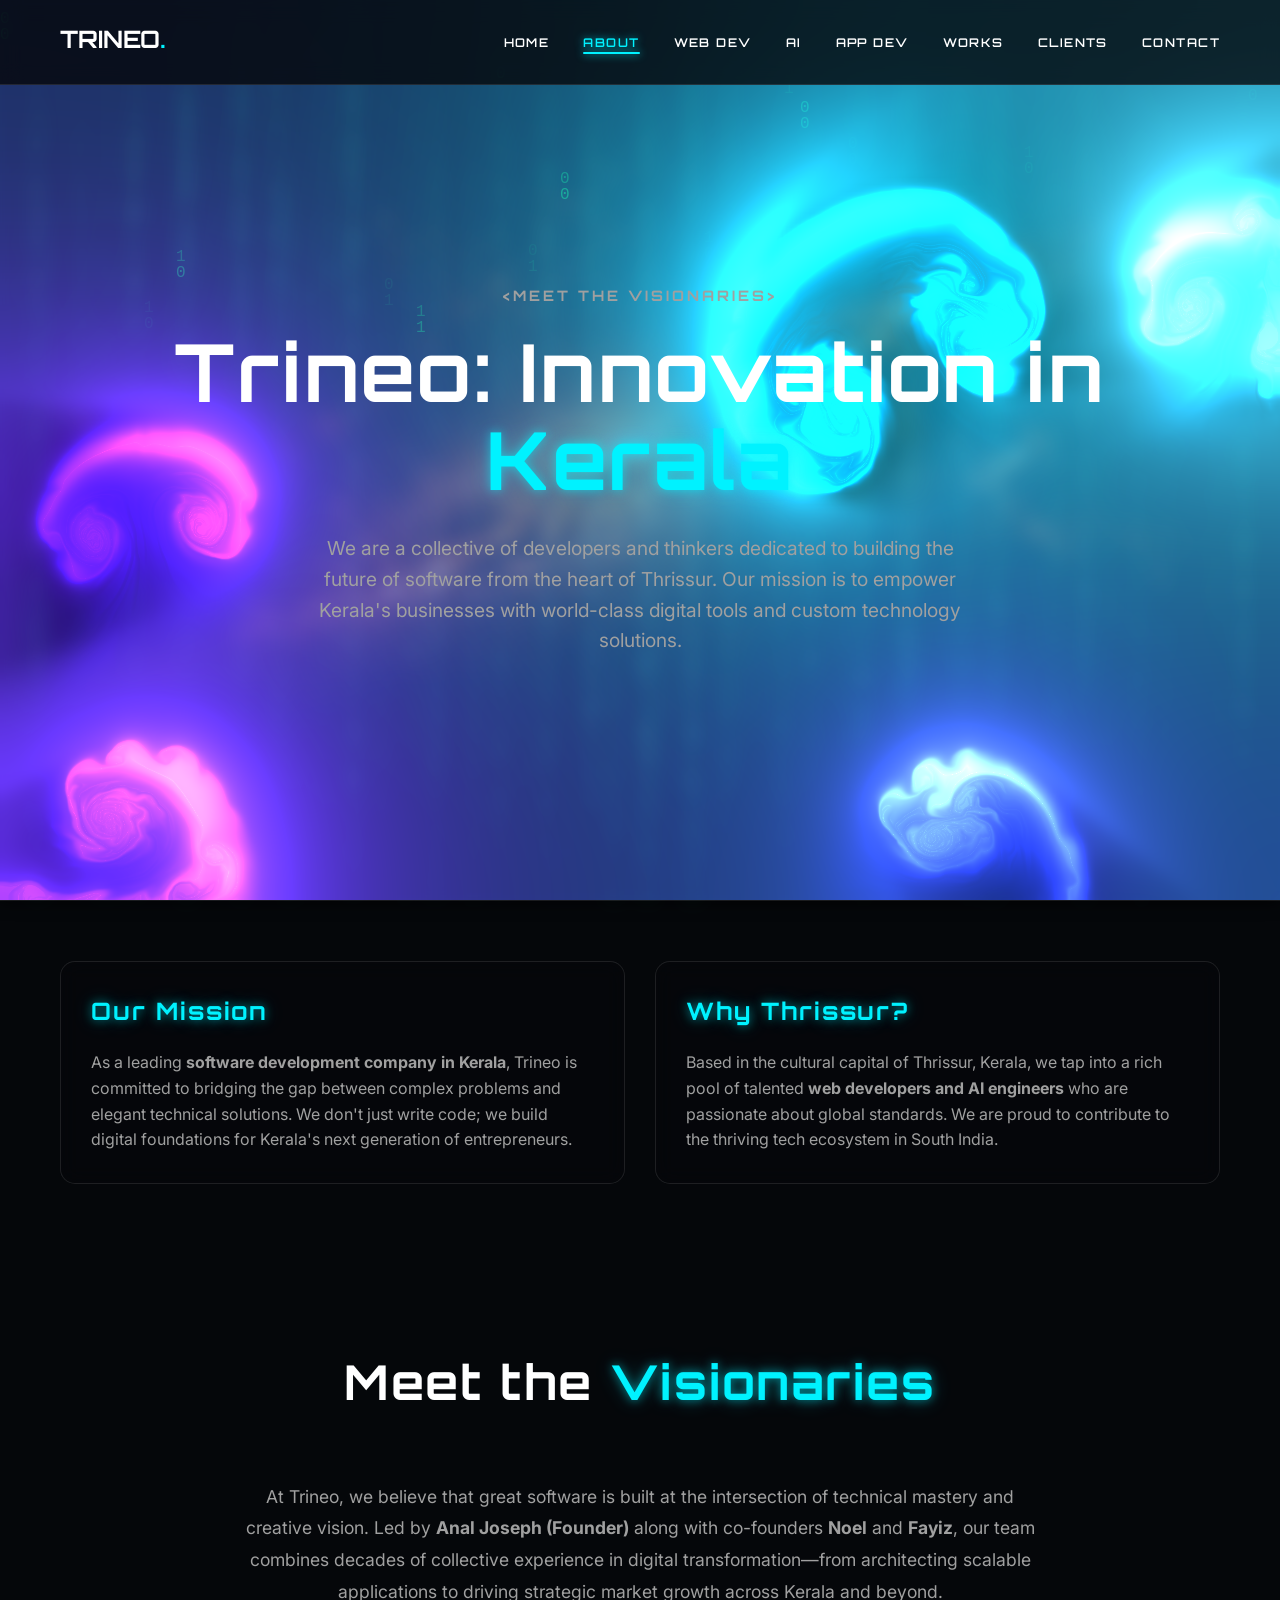
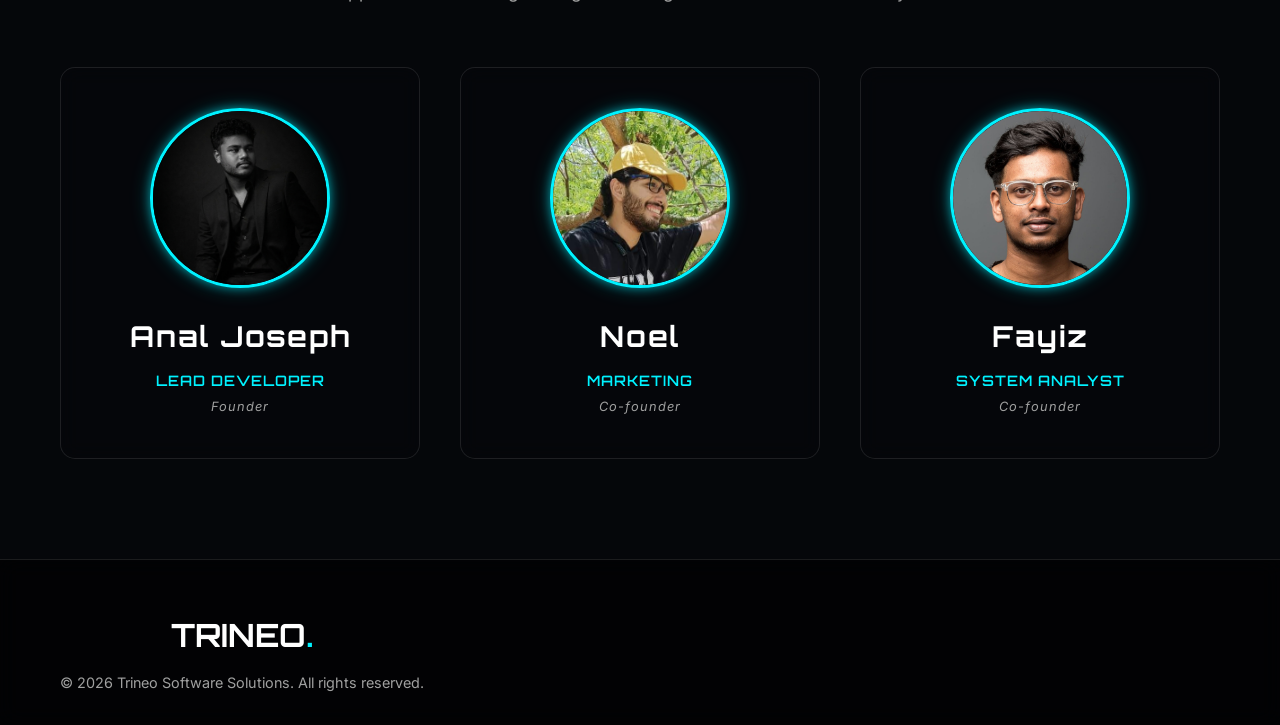
==== commit db36cbc4: "Fix co-founder images, update founder names for SEO, and fix project card alignment" ====
--- a/about/index.html
+++ b/about/index.html
@@ -6,7 +6,7 @@
     <link rel="icon" type="image/png" href="../img/trineo-official-logo.png">
     <title>About Trineo | Leading Software & Tech Team Kerala India</title>
     <meta name="description" content="Meet the team at Trineo. We are Kerala's rising tech startup helping businesses across India scale with custom software, AI, and SaaS solutions.">
-    <meta name="author" content="Anal (Founder)">
+    <meta name="author" content="Anal Joseph (Founder)">
     <meta name="keywords" content="Trineo Software Team, Tech founders Kerala, Software engineers Thrissur">
     <link rel="canonical" href="https://trineo.in/about">
     
@@ -41,7 +41,7 @@
     {
       "@context": "https://schema.org",
       "@type": "Person",
-      "name": "Anal",
+      "name": "Anal Joseph",
       "jobTitle": "Founder & Lead Developer",
       "worksFor": {
         "@type": "Organization",
@@ -72,7 +72,7 @@
         "name": "Trineo Software Solutions",
         "url": "https://trineo.in/"
       },
-      "image": "https://trineo.in/img/MD and noel-co-founder-trineo.png"
+      "image": "https://trineo.in/img/fayiz-co-founder-trineo.png"
     }
     </script>
 </head>
@@ -139,14 +139,14 @@
             <div class="container">
                 <h2 class="section-title">Meet the <span class="neon-text">Visionaries</span></h2>
                 <p style="text-align: center; max-width: 800px; margin: 0 auto 60px; color: var(--text-muted); font-size: 1.1rem; line-height: 1.8;">
-                    At Trineo, we believe that great software is built at the intersection of technical mastery and creative vision. Our team combines decades of collective experience in digital transformation, from architecting scalable applications to driving strategic market growth across Kerala and beyond.
+                    At Trineo, we believe that great software is built at the intersection of technical mastery and creative vision. Led by <strong>Anal Joseph (Founder)</strong> along with co-founders <strong>Noel</strong> and <strong>Fayiz</strong>, our team combines decades of collective experience in digital transformation—from architecting scalable applications to driving strategic market growth across Kerala and beyond.
                 </p>
                 <div class="team-grid">
                     <div class="team-card glass-card" itemscope itemtype="https://schema.org/Person">
                         <div class="team-image">
-                            <img src="../img/anal-founder-trineo.png" alt="Anal - Founder & Lead Developer Trineo" itemprop="image" loading="lazy" width="180" height="180">
+                            <img src="../img/anal-founder-trineo.png" alt="Anal Joseph - Founder & Lead Developer Trineo" itemprop="image" loading="lazy" width="180" height="180">
                         </div>
-                        <h3 itemprop="name">Anal</h3>
+                        <h3 itemprop="name">Anal Joseph</h3>
                         <p class="team-role" itemprop="jobTitle">Lead Developer</p>
                         <p class="team-subtitle">Founder</p>
                         <meta itemprop="worksFor" content="Trineo Software Solutions">
@@ -162,7 +162,7 @@
                     </div>
                     <div class="team-card glass-card" itemscope itemtype="https://schema.org/Person">
                         <div class="team-image">
-                            <img src="../img/MD and noel-co-founder-trineo.png" alt="Fayiz - Co-founder & System Analyst Trineo" itemprop="image" loading="lazy" width="180" height="180">
+                            <img src="../img/fayiz-co-founder-trineo.png" alt="Fayiz - Co-founder & System Analyst Trineo" itemprop="image" loading="lazy" width="180" height="180">
                         </div>
                         <h3 itemprop="name">Fayiz</h3>
                         <p class="team-role" itemprop="jobTitle">System Analyst</p>
--- a/style.css
+++ b/style.css
@@ -374,17 +374,21 @@
 .project-card {
     display: flex;
     flex-direction: column;
+    height: 100%;
     overflow: hidden;
 }
 
-.project-image {
-    height: 180px;
+.project-image, 
+.project-gallery {
+    height: 220px;
     background: rgba(0, 242, 255, 0.05);
     display: flex;
     align-items: center;
     justify-content: center;
     border-bottom: 1px solid var(--glass-border);
+    border-top: 1px solid var(--glass-border);
     overflow: hidden;
+    width: 100%;
 }
 
 .project-image img {
@@ -420,8 +424,11 @@
 }
 
 .project-content {
-    padding: 30px;
+    padding: 25px;
     text-align: left;
+    display: flex;
+    flex-direction: column;
+    flex-grow: 1;
 }
 
 .project-content h3 {
@@ -434,6 +441,7 @@
     color: var(--text-muted);
     font-size: 0.95rem;
     margin-bottom: 20px;
+    flex-grow: 1;
 }
 
 .tech-stack {
